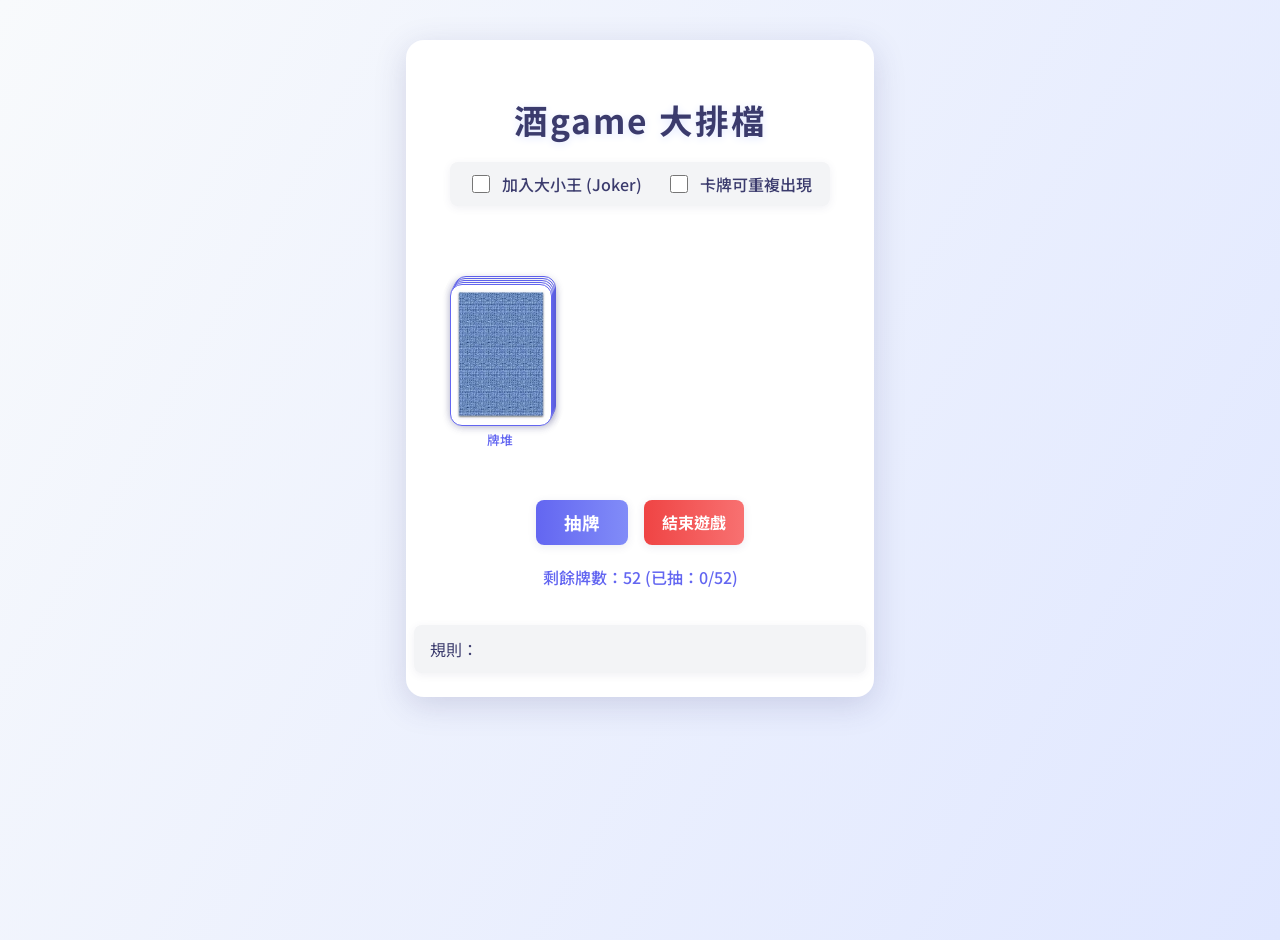
==== index.html @ 6b57e729 "animation added" ====
<!DOCTYPE html>
<html lang="zh-HK">
<head>
    <meta charset="UTF-8">
    <meta name="viewport" content="width=device-width, initial-scale=1.0">
    <title>Online drinkinggame poker</title>
    <link rel="stylesheet" href="styles.css">
    <link href="https://fonts.googleapis.com/css2?family=Noto+Sans+TC:wght@700&display=swap" rel="stylesheet">
</head>
<body>
    <div class="container">
        <h1>酒game 大排檔</h1>
        <div class="game-area">
            <div class="info-area">
                <!-- 遊戲設定區 -->
                <div class="settings-area">
                    <label class="setting-label">
                        <input type="checkbox" id="joker-setting"> 加入大小王 (Joker)
                    </label>
                    <label class="setting-label">
                        <input type="checkbox" id="repeat-setting"> 卡牌可重複出現
                    </label>
                </div>
                <div class="card-area">
                    <!-- 牌堆區域 -->
                    <div class="deck-container">
                        <div class="deck" id="deck">
                            <!-- 牌堆疊放效果 -->
                            <div class="deck-card deck-card-1"></div>
                            <div class="deck-card deck-card-2"></div>
                            <div class="deck-card deck-card-3"></div>
                            <div class="deck-card deck-card-4"></div>
                            <div class="deck-card deck-card-5"></div>
                        </div>
                        <div class="deck-indicator">牌堆</div>
                    </div>
                    <!-- 抽出的牌 -->
                    <div class="card flipped" id="card" data-loaded="false">
                        <div class="front"></div>
                        <div class="back"><img src="pokers image/Poker Back.jpeg" alt="Poker Back"></div>
                    </div>
                </div>
                <div class="button-area">
                    <button id="draw-button">抽牌</button>
                    <button id="end-button">結束遊戲</button>
                </div>
                <div id="remaining">剩餘牌數：52 (已抽：0/52)</div>
            </div>
        </div>
        <div id="rule-display" class="rule-display">規則：</div>
    </div>
    <script src="poker_game.js"></script>
</body>
</html>
---- styles.css ----
body {
    margin: 0;
    padding: 0;
    font-family: 'Noto Sans TC', 'sans-serif';
    background: linear-gradient(120deg, #f8fafc 0%, #e0e7ff 100%);
    min-height: 100vh;
}
 .container {
    max-width: 420px;
    margin: 40px auto;
    background: #fff;
    border-radius: 18px;
    box-shadow: 0 8px 32px rgba(60, 60, 120, 0.18);
    padding: 32px 24px 24px 24px;
    display: flex;
    flex-direction: column;
    align-items: center;
}

h1 {
    font-size: 2.1rem;
    color: #3b3b6d;
    margin-bottom: 18px;
    letter-spacing: 2px;
    text-shadow: 0 2px 8px #e0e7ff;
}
 .game-area {
    display: flex;
    flex-direction: column;
    gap: 16px;
    margin-bottom: 18px;
    justify-content: center;
    align-items: center;
}
.card-area {
    display: flex;
    align-items: center;
    justify-content: center;
    gap: 80px;
    position: relative;
    width: 100%;
    height: 200px;
    margin: 20px 0;
}

/* 牌堆樣式 */
.deck-container {
    position: relative;
    width: 100px;
    height: 140px;
}

.deck-indicator {
    position: absolute;
    bottom: -25px;
    left: 50%;
    transform: translateX(-50%);
    font-size: 0.8rem;
    color: #6366f1;
    font-weight: 500;
    text-align: center;
}

.deck {
    position: relative;
    width: 100px;
    height: 140px;
    transition: transform 0.3s ease;
}

.deck-card {
    position: absolute;
    width: 100px;
    height: 140px;
    background-image: url('pokers image/Poker Back.jpeg');
    background-size: 90px 130px;
    background-position: center;
    background-repeat: no-repeat;
    background-color: #fff;
    border-radius: 12px;
    border: 1px solid #6366f1;
    box-shadow: 0 2px 8px rgba(60, 60, 120, 0.15);
    transition: all 0.3s ease;
}

.deck-card-1 { top: 0px; left: 0px; z-index: 5; }
.deck-card-2 { top: -2px; left: 1px; z-index: 4; }
.deck-card-3 { top: -4px; left: 2px; z-index: 3; }
.deck-card-4 { top: -6px; left: 3px; z-index: 2; }
.deck-card-5 { top: -8px; left: 4px; z-index: 1; }

/* 牌堆洗牌動畫 */
.deck.shuffling {
    animation: deckPulse 0.85s ease-in-out;
}

.deck.shuffling .deck-card-1 {
    animation: shuffle1 0.8s ease-in-out;
}
.deck.shuffling .deck-card-2 {
    animation: shuffle2 0.75s ease-in-out;
}
.deck.shuffling .deck-card-3 {
    animation: shuffle3 0.85s ease-in-out;
}
.deck.shuffling .deck-card-4 {
    animation: shuffle4 0.7s ease-in-out;
}
.deck.shuffling .deck-card-5 {
    animation: shuffle5 0.8s ease-in-out;
}

@keyframes deckPulse {
    0%, 100% { transform: scale(1); }
    50% { transform: scale(1.02); }
}

@keyframes shuffle1 {
    0%, 100% { transform: translateY(0) rotate(0deg); }
    25% { transform: translateY(-12px) rotate(4deg); }
    50% { transform: translateY(-8px) rotate(-3deg); }
    75% { transform: translateY(-15px) rotate(5deg); }
}

@keyframes shuffle2 {
    0%, 100% { transform: translateY(0) rotate(0deg); }
    20% { transform: translateY(-10px) rotate(-4deg); }
    60% { transform: translateY(-12px) rotate(3deg); }
    80% { transform: translateY(-7px) rotate(-2deg); }
}

@keyframes shuffle3 {
    0%, 100% { transform: translateY(0) rotate(0deg); }
    30% { transform: translateY(-11px) rotate(3deg); }
    70% { transform: translateY(-6px) rotate(-4deg); }
}

@keyframes shuffle4 {
    0%, 100% { transform: translateY(0) rotate(0deg); }
    40% { transform: translateY(-9px) rotate(-3deg); }
    80% { transform: translateY(-13px) rotate(4deg); }
}

@keyframes shuffle5 {
    0%, 100% { transform: translateY(0) rotate(0deg); }
    35% { transform: translateY(-8px) rotate(2deg); }
    65% { transform: translateY(-10px) rotate(-3deg); }
}

/* 抽牌動畫 */
.deck-card.drawing {
    animation: drawCard 0.8s cubic-bezier(0.34, 1.56, 0.64, 1) forwards;
    z-index: 10 !important;
    box-shadow: 0 8px 25px rgba(60, 60, 120, 0.3) !important;
}

@keyframes drawCard {
    0% {
        transform: translateY(0) translateX(0) rotate(0deg) scale(1);
        opacity: 1;
        box-shadow: 0 4px 16px rgba(60, 60, 120, 0.15);
    }
    15% {
        transform: translateY(-8px) translateX(3px) rotate(1deg) scale(1.01);
        opacity: 1;
        box-shadow: 0 5px 18px rgba(60, 60, 120, 0.18);
    }
    35% {
        transform: translateY(-25px) translateX(15px) rotate(4deg) scale(1.04);
        opacity: 0.95;
        box-shadow: 0 7px 22px rgba(60, 60, 120, 0.22);
    }
    60% {
        transform: translateY(-45px) translateX(35px) rotate(8deg) scale(1.07);
        opacity: 0.8;
        box-shadow: 0 10px 28px rgba(60, 60, 120, 0.28);
    }
    100% {
        transform: translateY(-65px) translateX(55px) rotate(12deg) scale(1.1);
        opacity: 0;
        box-shadow: 0 12px 32px rgba(60, 60, 120, 0.32);
    }
}

/* 牌堆高度動態調整 */
.deck.reduced .deck-card-1 { top: 1px; }
.deck.reduced .deck-card-2 { top: -1px; }
.deck.reduced .deck-card-3 { top: -3px; }
.deck.reduced .deck-card-4 { top: -5px; }
.deck.reduced .deck-card-5 { top: -7px; }

/* 牌堆逐漸減少效果 - 剩餘4張牌時 */
.deck.cards-4 .deck-card-5 {
    opacity: 0;
    transform: scale(0.8);
    transition: opacity 0.5s ease, transform 0.5s ease;
}

/* 牌堆逐漸減少效果 - 剩餘3張牌時 */
.deck.cards-3 .deck-card-4,
.deck.cards-3 .deck-card-5 {
    opacity: 0;
    transform: scale(0.8);
    transition: opacity 0.5s ease, transform 0.5s ease;
}
.deck.cards-3 .deck-card-1 { top: 2px; }
.deck.cards-3 .deck-card-2 { top: 0px; }
.deck.cards-3 .deck-card-3 { top: -2px; }

/* 牌堆逐漸減少效果 - 剩餘2張牌時 */
.deck.cards-2 .deck-card-3,
.deck.cards-2 .deck-card-4,
.deck.cards-2 .deck-card-5 {
    opacity: 0;
    transform: scale(0.8);
    transition: opacity 0.5s ease, transform 0.5s ease;
}
.deck.cards-2 .deck-card-1 { top: 3px; }
.deck.cards-2 .deck-card-2 { top: 1px; }

/* 牌堆逐漸減少效果 - 剩餘1張牌時 */
.deck.cards-1 .deck-card-2,
.deck.cards-1 .deck-card-3,
.deck.cards-1 .deck-card-4,
.deck.cards-1 .deck-card-5 {
    opacity: 0;
    transform: scale(0.8);
    transition: opacity 0.5s ease, transform 0.5s ease;
}
.deck.cards-1 .deck-card-1 { top: 4px; }

/* 牌堆空了 - 0張牌時 */
.deck.cards-0 .deck-card-1,
.deck.cards-0 .deck-card-2,
.deck.cards-0 .deck-card-3,
.deck.cards-0 .deck-card-4,
.deck.cards-0 .deck-card-5 {
    opacity: 0;
    transform: scale(0.6);
    transition: opacity 0.8s ease, transform 0.8s ease;
}
#draw-button {
    padding: 10px 28px;
    font-size: 1.1rem;
    background: linear-gradient(90deg, #6366f1 0%, #818cf8 100%);
    color: #fff;
    border: none;
    border-radius: 8px;
    box-shadow: 0 2px 8px rgba(60, 60, 120, 0.10);
    cursor: pointer;
    transition: background 0.2s, box-shadow 0.2s;
    font-family: inherit;
    font-weight: 700;
}
#draw-button:hover {
    background: linear-gradient(90deg, #818cf8 0%, #6366f1 100%);
    box-shadow: 0 4px 16px rgba(60, 60, 120, 0.18);
}
.info-area {
    display: flex;
    flex-direction: column;
    gap: 18px;
    align-items: center;
    justify-content: center;
}
.settings-area {
    display: flex;
    gap: 24px;
    justify-content: center;
    align-items: center;
    margin-bottom: 10px;
    background: #f3f4f6;
    border-radius: 8px;
    padding: 10px 18px;
    box-shadow: 0 2px 8px rgba(60,60,120,0.08);
}
.setting-label {
    font-size: 1rem;
    color: #3b3b6d;
    font-weight: 500;
    display: flex;
    align-items: center;
    gap: 6px;
}
.setting-label input[type="checkbox"] {
    accent-color: #6366f1;
    width: 18px;
    height: 18px;
    margin-right: 6px;
}
.button-area {
    display: flex;
    gap: 16px;
    justify-content: center;
    margin-top: 8px;
}
#end-button {
    background: linear-gradient(90deg, #ef4444 0%, #f87171 100%);
    color: #fff;
    border: none;
    border-radius: 8px;
    padding: 10px 18px;
    font-size: 1rem;
    font-family: inherit;
    font-weight: 700;
    box-shadow: 0 2px 8px rgba(60,60,120,0.10);
    cursor: pointer;
    transition: background 0.2s, box-shadow 0.2s;
}
#end-button:hover {
    background: linear-gradient(90deg, #f87171 0%, #ef4444 100%);
    box-shadow: 0 4px 16px rgba(239,68,68,0.18);
}
.card {
    width: 100px;
    height: 140px;
    perspective: 1000px;
    border-radius: 12px;
    box-shadow: 0 4px 16px rgba(60, 60, 120, 0.12);
    background: transparent;
    position: relative;
    overflow: visible;
    transition: box-shadow 0.3s, opacity 0.5s, transform 0.5s;
    margin: 0 auto;
    opacity: 0;
    transform: scale(0.8) translateY(10px);
}

.card.visible {
    opacity: 1;
    transform: scale(1) translateY(0);
}

.card.newly-drawn {
    animation: cardAppear 0.8s cubic-bezier(0.34, 1.56, 0.64, 1) forwards;
}

@keyframes cardAppear {
    0% {
        opacity: 0;
        transform: scale(0.6) translateY(30px) rotateY(-90deg);
    }
    50% {
        opacity: 0.7;
        transform: scale(1.05) translateY(-5px) rotateY(-45deg);
    }
    100% {
        opacity: 1;
        transform: scale(1) translateY(0) rotateY(0deg);
    }
}

.card:hover {
    box-shadow: 0 8px 32px rgba(60, 60, 120, 0.22);
    transform: scale(1.02) translateY(-2px);
}
.front, .back {
    position: absolute;
    width: 100%;
    height: 100%;
    display: flex;
    flex-direction: column;
    align-items: center;
    justify-content: center;
    font-size: 1.6rem;
    border-radius: 12px;
    backface-visibility: hidden;
    transition: transform 0.8s cubic-bezier(0.175, 0.885, 0.32, 1.275);
    border: 2px solid #6366f1;
    box-shadow: 0 4px 16px rgba(60, 60, 120, 0.15);
}

.front {
    background: linear-gradient(135deg, #ffffff 0%, #f8fafc 100%);
    color: #3b3b6d;
    font-weight: bold;
    transform: rotateY(0deg);
    z-index: 2;
}

.back {
    background: none;
    color: #fff;
    font-size: 1.2rem;
    letter-spacing: 2px;
    display: flex;
    align-items: center;
    justify-content: center;
    transform: rotateY(-180deg);
    padding: 0;
    z-index: 1;
}

.back img {
    width: 90px;
    height: 130px;
    object-fit: contain;
    border-radius: 10px;
    box-shadow: 0 2px 8px rgba(60,60,120,0.12);
}

/* 翻牌效果 - 適用於所有卡片 */
.card.flipped .front {
    transform: rotateY(180deg);
}

.card.flipped .back {
    transform: rotateY(0deg);
}

/* 翻牌動畫加強效果 */
.card.flipping {
    animation: cardFlip 0.8s ease-in-out;
}

@keyframes cardFlip {
    0% {
        transform: scale(1) rotateY(0deg);
    }
    25% {
        transform: scale(1.05) rotateY(-45deg);
        box-shadow: 0 8px 25px rgba(60, 60, 120, 0.25);
    }
    50% {
        transform: scale(1.1) rotateY(-90deg);
        box-shadow: 0 12px 35px rgba(60, 60, 120, 0.35);
    }
    75% {
        transform: scale(1.05) rotateY(-135deg);
        box-shadow: 0 8px 25px rgba(60, 60, 120, 0.25);
    }
    100% {
        transform: scale(1) rotateY(-180deg);
    }
}
#remaining {
    font-size: 1rem;
    color: #6366f1;
    font-weight: 500;
    margin-top: 2px;
}
.rule-display {
    margin-top: 18px;
    padding: 12px 16px;
    background: #f3f4f6;
    border-radius: 8px;
    color: #3b3b6d;
    font-size: 1rem;
    box-shadow: 0 2px 8px rgba(60, 60, 120, 0.08);
    width: 100%;
    text-align: left;
}
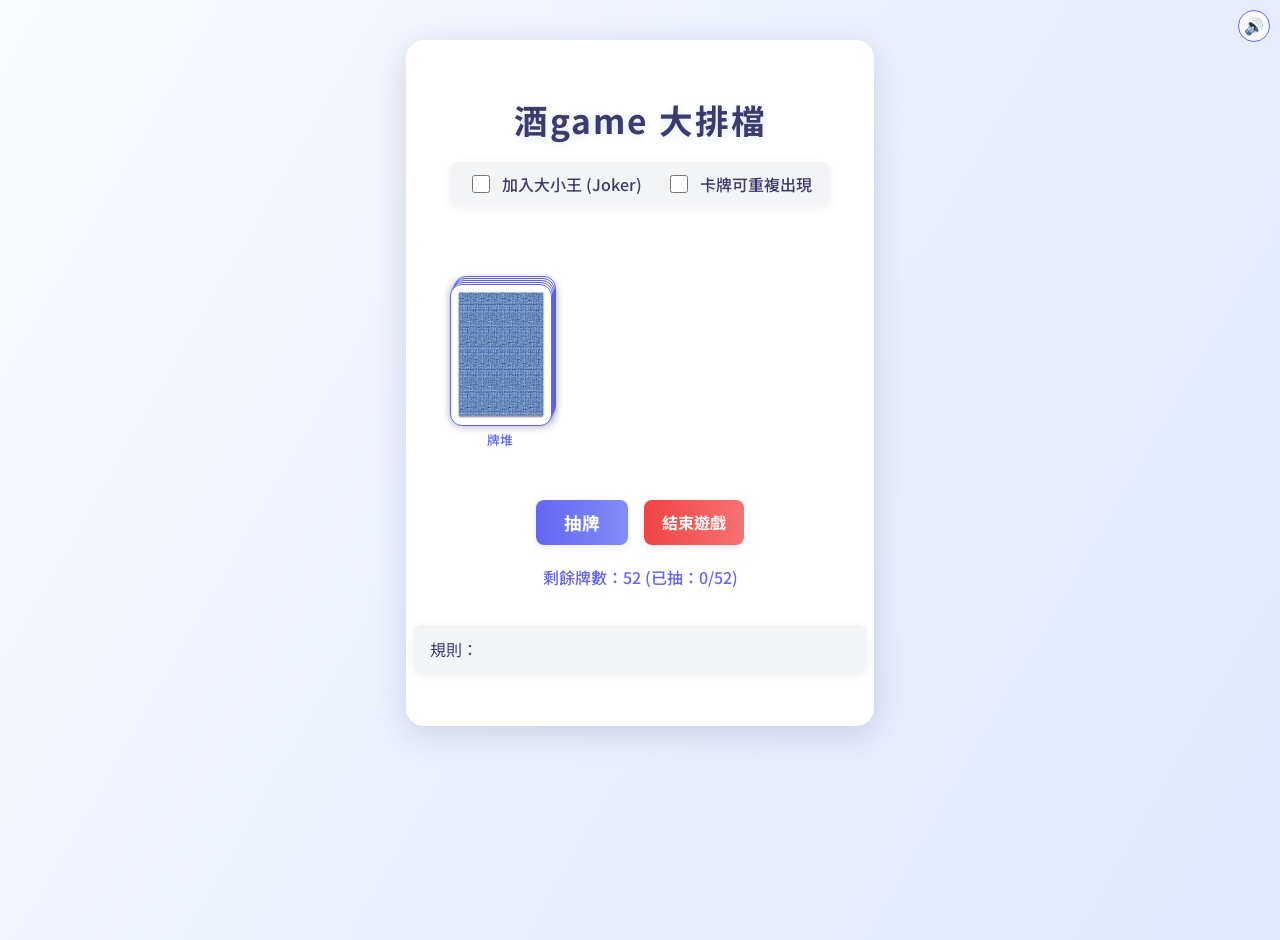
==== commit 668fd47c: "sounds added" ====
--- a/index.html
+++ b/index.html
@@ -4,6 +4,12 @@
     <meta charset="UTF-8">
     <meta name="viewport" content="width=device-width, initial-scale=1.0">
     <title>Online drinkinggame poker</title>
+    <!-- Preload critical assets -->
+    <link rel="preload" href="pokers image/Poker Back.jpeg" as="image">
+    <link rel="preload" href="sounds/draw.mp3" as="audio">
+    <link rel="preload" href="sounds/start.mp3" as="audio">
+    <link rel="preconnect" href="https://fonts.googleapis.com">
+    <link rel="preconnect" href="https://fonts.gstatic.com" crossorigin>
     <link rel="stylesheet" href="styles.css">
     <link href="https://fonts.googleapis.com/css2?family=Noto+Sans+TC:wght@700&display=swap" rel="stylesheet">
 </head>
@@ -37,7 +43,7 @@
                     <!-- 抽出的牌 -->
                     <div class="card flipped" id="card" data-loaded="false">
                         <div class="front"></div>
-                        <div class="back"><img src="pokers image/Poker Back.jpeg" alt="Poker Back"></div>
+                        <div class="back"><img src="pokers image/Poker Back.jpeg" alt="Poker Back" fetchpriority="high"></div>
                     </div>
                 </div>
                 <div class="button-area">
@@ -48,7 +54,8 @@
             </div>
         </div>
         <div id="rule-display" class="rule-display">規則：</div>
+        <div class="sound-hint">提示：點擊右上角按鈕可開關音效</div>
     </div>
-    <script src="poker_game.js"></script>
+    <script src="poker_game.js" defer></script>
 </body>
 </html>
--- a/styles.css
+++ b/styles.css
@@ -4,6 +4,9 @@
     font-family: 'Noto Sans TC', 'sans-serif';
     background: linear-gradient(120deg, #f8fafc 0%, #e0e7ff 100%);
     min-height: 100vh;
+    /* Improve text rendering */
+    text-rendering: optimizeSpeed;
+    -webkit-font-smoothing: antialiased;
 }
  .container {
     max-width: 420px;
@@ -92,22 +95,28 @@
 /* 牌堆洗牌動畫 */
 .deck.shuffling {
     animation: deckPulse 0.85s ease-in-out;
+    will-change: transform;
 }
 
 .deck.shuffling .deck-card-1 {
     animation: shuffle1 0.8s ease-in-out;
+    will-change: transform;
 }
 .deck.shuffling .deck-card-2 {
     animation: shuffle2 0.75s ease-in-out;
+    will-change: transform;
 }
 .deck.shuffling .deck-card-3 {
     animation: shuffle3 0.85s ease-in-out;
+    will-change: transform;
 }
 .deck.shuffling .deck-card-4 {
     animation: shuffle4 0.7s ease-in-out;
+    will-change: transform;
 }
 .deck.shuffling .deck-card-5 {
     animation: shuffle5 0.8s ease-in-out;
+    will-change: transform;
 }
 
 @keyframes deckPulse {
@@ -324,6 +333,7 @@
     margin: 0 auto;
     opacity: 0;
     transform: scale(0.8) translateY(10px);
+    will-change: transform, opacity;
 }
 
 .card.visible {
@@ -368,6 +378,7 @@
     transition: transform 0.8s cubic-bezier(0.175, 0.885, 0.32, 1.275);
     border: 2px solid #6366f1;
     box-shadow: 0 4px 16px rgba(60, 60, 120, 0.15);
+    will-change: transform;
 }
 
 .front {
@@ -449,4 +460,38 @@
     box-shadow: 0 2px 8px rgba(60, 60, 120, 0.08);
     width: 100%;
     text-align: left;
+}
+
+/* 音效控制按鈕樣式 */
+.sound-button {
+    transition: all 0.3s ease;
+    display: flex;
+    align-items: center;
+    justify-content: center;
+    outline: none;
+}
+
+.sound-button:hover {
+    background: rgba(255, 255, 255, 0.9) !important;
+    transform: scale(1.1);
+    box-shadow: 0 2px 8px rgba(60, 60, 120, 0.15);
+}
+
+.sound-button:active {
+    transform: scale(0.95);
+}
+
+.sound-hint {
+    font-size: 0.8rem;
+    color: #6366f1;
+    opacity: 0.8;
+    text-align: center;
+    margin-top: 10px;
+    animation: fadeOut 5s forwards;
+    animation-delay: 3s;
+}
+
+@keyframes fadeOut {
+    from { opacity: 0.8; }
+    to { opacity: 0; }
 }
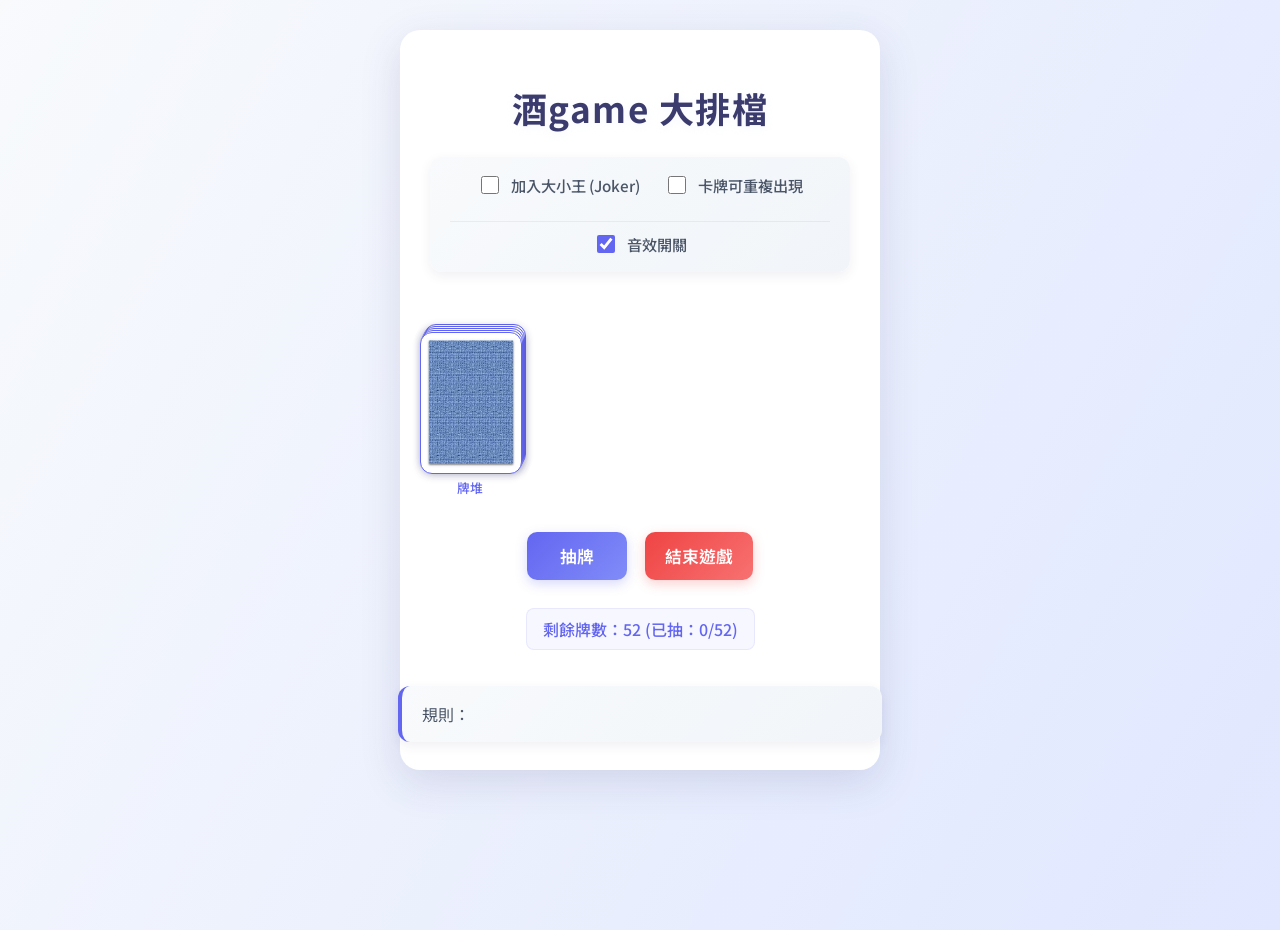
==== commit 200a0c64: "6 Aug 22:11" ====
--- a/index.html
+++ b/index.html
@@ -6,8 +6,6 @@
     <title>Online drinkinggame poker</title>
     <!-- Preload critical assets -->
     <link rel="preload" href="pokers image/Poker Back.jpeg" as="image">
-    <link rel="preload" href="sounds/draw.mp3" as="audio">
-    <link rel="preload" href="sounds/start.mp3" as="audio">
     <link rel="preconnect" href="https://fonts.googleapis.com">
     <link rel="preconnect" href="https://fonts.gstatic.com" crossorigin>
     <link rel="stylesheet" href="styles.css">
@@ -25,6 +23,9 @@
                     </label>
                     <label class="setting-label">
                         <input type="checkbox" id="repeat-setting"> 卡牌可重複出現
+                    </label>
+                    <label class="setting-label sound-label">
+                        <input type="checkbox" id="sound-toggle" checked> 音效開關
                     </label>
                 </div>
                 <div class="card-area">
@@ -54,7 +55,6 @@
             </div>
         </div>
         <div id="rule-display" class="rule-display">規則：</div>
-        <div class="sound-hint">提示：點擊右上角按鈕可開關音效</div>
     </div>
     <script src="poker_game.js" defer></script>
 </body>
--- a/styles.css
+++ b/styles.css
@@ -9,41 +9,167 @@
     -webkit-font-smoothing: antialiased;
 }
  .container {
-    max-width: 420px;
-    margin: 40px auto;
+    max-width: 440px;
+    margin: 30px auto;
     background: #fff;
-    border-radius: 18px;
-    box-shadow: 0 8px 32px rgba(60, 60, 120, 0.18);
-    padding: 32px 24px 24px 24px;
+    border-radius: 20px;
+    box-shadow: 0 12px 40px rgba(60, 60, 120, 0.15);
+    padding: 28px 20px;
     display: flex;
     flex-direction: column;
     align-items: center;
 }
 
 h1 {
-    font-size: 2.1rem;
+    font-size: 2.2rem;
     color: #3b3b6d;
-    margin-bottom: 18px;
-    letter-spacing: 2px;
-    text-shadow: 0 2px 8px #e0e7ff;
+    margin-bottom: 24px;
+    letter-spacing: 1.5px;
+    text-shadow: 0 2px 8px rgba(224, 231, 255, 0.3);
 }
  .game-area {
     display: flex;
     flex-direction: column;
-    gap: 16px;
-    margin-bottom: 18px;
-    justify-content: center;
-    align-items: center;
-}
+    gap: 20px;
+    margin-bottom: 16px;
+    justify-content: center;
+    align-items: center;
+    width: 100%;
+}
+
+.info-area {
+    display: flex;
+    flex-direction: column;
+    gap: 20px;
+    align-items: center;
+    justify-content: center;
+    width: 100%;
+}
+
+.settings-area {
+    display: flex;
+    flex-wrap: wrap;
+    gap: 18px 24px;
+    justify-content: center;
+    align-items: center;
+    margin-bottom: 4px;
+    background: linear-gradient(135deg, #f8fafc 0%, #f1f5f9 100%);
+    border-radius: 12px;
+    padding: 16px 20px;
+    box-shadow: 0 4px 12px rgba(60, 60, 120, 0.08);
+    width: 100%;
+    max-width: 380px;
+}
+
+.setting-label {
+    font-size: 0.95rem;
+    color: #4a5568;
+    font-weight: 500;
+    display: flex;
+    align-items: center;
+    gap: 8px;
+    white-space: nowrap;
+}
+
+.setting-label input[type="checkbox"] {
+    accent-color: #6366f1;
+    width: 18px;
+    height: 18px;
+    margin-right: 4px;
+}
+
+.setting-label.sound-label {
+    flex-basis: 100%;
+    justify-content: center;
+    margin-top: 6px;
+    padding-top: 10px;
+    border-top: 1px solid rgba(99, 102, 241, 0.1);
+}
+
 .card-area {
     display: flex;
     align-items: center;
     justify-content: center;
-    gap: 80px;
+    gap: 70px;
     position: relative;
     width: 100%;
-    height: 200px;
-    margin: 20px 0;
+    height: 180px;
+    margin: 16px 0;
+}
+
+.button-area {
+    display: flex;
+    gap: 18px;
+    justify-content: center;
+    margin-top: 4px;
+}
+
+#draw-button {
+    padding: 12px 32px;
+    font-size: 1.05rem;
+    background: linear-gradient(135deg, #6366f1 0%, #818cf8 100%);
+    color: #fff;
+    border: none;
+    border-radius: 10px;
+    box-shadow: 0 4px 12px rgba(99, 102, 241, 0.25);
+    cursor: pointer;
+    transition: all 0.2s ease;
+    font-family: inherit;
+    font-weight: 600;
+    min-width: 100px;
+}
+
+#draw-button:hover {
+    background: linear-gradient(135deg, #818cf8 0%, #6366f1 100%);
+    box-shadow: 0 6px 20px rgba(99, 102, 241, 0.35);
+    transform: translateY(-1px);
+}
+
+#end-button {
+    background: linear-gradient(135deg, #ef4444 0%, #f87171 100%);
+    color: #fff;
+    border: none;
+    border-radius: 10px;
+    padding: 12px 20px;
+    font-size: 1.05rem;
+    font-family: inherit;
+    font-weight: 600;
+    box-shadow: 0 4px 12px rgba(239, 68, 68, 0.25);
+    cursor: pointer;
+    transition: all 0.2s ease;
+    min-width: 100px;
+}
+
+#end-button:hover {
+    background: linear-gradient(135deg, #f87171 0%, #ef4444 100%);
+    box-shadow: 0 6px 20px rgba(239, 68, 68, 0.35);
+    transform: translateY(-1px);
+}
+
+#remaining {
+    font-size: 1rem;
+    color: #6366f1;
+    font-weight: 500;
+    margin-top: 8px;
+    text-align: center;
+    background: rgba(99, 102, 241, 0.05);
+    padding: 8px 16px;
+    border-radius: 8px;
+    border: 1px solid rgba(99, 102, 241, 0.1);
+}
+
+.rule-display {
+    margin-top: 20px;
+    padding: 16px 20px;
+    background: linear-gradient(135deg, #f8fafc 0%, #f1f5f9 100%);
+    border-radius: 12px;
+    color: #4a5568;
+    font-size: 1rem;
+    line-height: 1.5;
+    box-shadow: 0 4px 12px rgba(60, 60, 120, 0.08);
+    width: 100%;
+    text-align: left;
+    border-left: 4px solid #6366f1;
 }
 
 /* 牌堆樣式 */
@@ -247,78 +373,6 @@
     opacity: 0;
     transform: scale(0.6);
     transition: opacity 0.8s ease, transform 0.8s ease;
-}
-#draw-button {
-    padding: 10px 28px;
-    font-size: 1.1rem;
-    background: linear-gradient(90deg, #6366f1 0%, #818cf8 100%);
-    color: #fff;
-    border: none;
-    border-radius: 8px;
-    box-shadow: 0 2px 8px rgba(60, 60, 120, 0.10);
-    cursor: pointer;
-    transition: background 0.2s, box-shadow 0.2s;
-    font-family: inherit;
-    font-weight: 700;
-}
-#draw-button:hover {
-    background: linear-gradient(90deg, #818cf8 0%, #6366f1 100%);
-    box-shadow: 0 4px 16px rgba(60, 60, 120, 0.18);
-}
-.info-area {
-    display: flex;
-    flex-direction: column;
-    gap: 18px;
-    align-items: center;
-    justify-content: center;
-}
-.settings-area {
-    display: flex;
-    gap: 24px;
-    justify-content: center;
-    align-items: center;
-    margin-bottom: 10px;
-    background: #f3f4f6;
-    border-radius: 8px;
-    padding: 10px 18px;
-    box-shadow: 0 2px 8px rgba(60,60,120,0.08);
-}
-.setting-label {
-    font-size: 1rem;
-    color: #3b3b6d;
-    font-weight: 500;
-    display: flex;
-    align-items: center;
-    gap: 6px;
-}
-.setting-label input[type="checkbox"] {
-    accent-color: #6366f1;
-    width: 18px;
-    height: 18px;
-    margin-right: 6px;
-}
-.button-area {
-    display: flex;
-    gap: 16px;
-    justify-content: center;
-    margin-top: 8px;
-}
-#end-button {
-    background: linear-gradient(90deg, #ef4444 0%, #f87171 100%);
-    color: #fff;
-    border: none;
-    border-radius: 8px;
-    padding: 10px 18px;
-    font-size: 1rem;
-    font-family: inherit;
-    font-weight: 700;
-    box-shadow: 0 2px 8px rgba(60,60,120,0.10);
-    cursor: pointer;
-    transition: background 0.2s, box-shadow 0.2s;
-}
-#end-button:hover {
-    background: linear-gradient(90deg, #f87171 0%, #ef4444 100%);
-    box-shadow: 0 4px 16px rgba(239,68,68,0.18);
 }
 .card {
     width: 100px;
@@ -443,55 +497,4 @@
     100% {
         transform: scale(1) rotateY(-180deg);
     }
-}
-#remaining {
-    font-size: 1rem;
-    color: #6366f1;
-    font-weight: 500;
-    margin-top: 2px;
-}
-.rule-display {
-    margin-top: 18px;
-    padding: 12px 16px;
-    background: #f3f4f6;
-    border-radius: 8px;
-    color: #3b3b6d;
-    font-size: 1rem;
-    box-shadow: 0 2px 8px rgba(60, 60, 120, 0.08);
-    width: 100%;
-    text-align: left;
-}
-
-/* 音效控制按鈕樣式 */
-.sound-button {
-    transition: all 0.3s ease;
-    display: flex;
-    align-items: center;
-    justify-content: center;
-    outline: none;
-}
-
-.sound-button:hover {
-    background: rgba(255, 255, 255, 0.9) !important;
-    transform: scale(1.1);
-    box-shadow: 0 2px 8px rgba(60, 60, 120, 0.15);
-}
-
-.sound-button:active {
-    transform: scale(0.95);
-}
-
-.sound-hint {
-    font-size: 0.8rem;
-    color: #6366f1;
-    opacity: 0.8;
-    text-align: center;
-    margin-top: 10px;
-    animation: fadeOut 5s forwards;
-    animation-delay: 3s;
-}
-
-@keyframes fadeOut {
-    from { opacity: 0.8; }
-    to { opacity: 0; }
 }
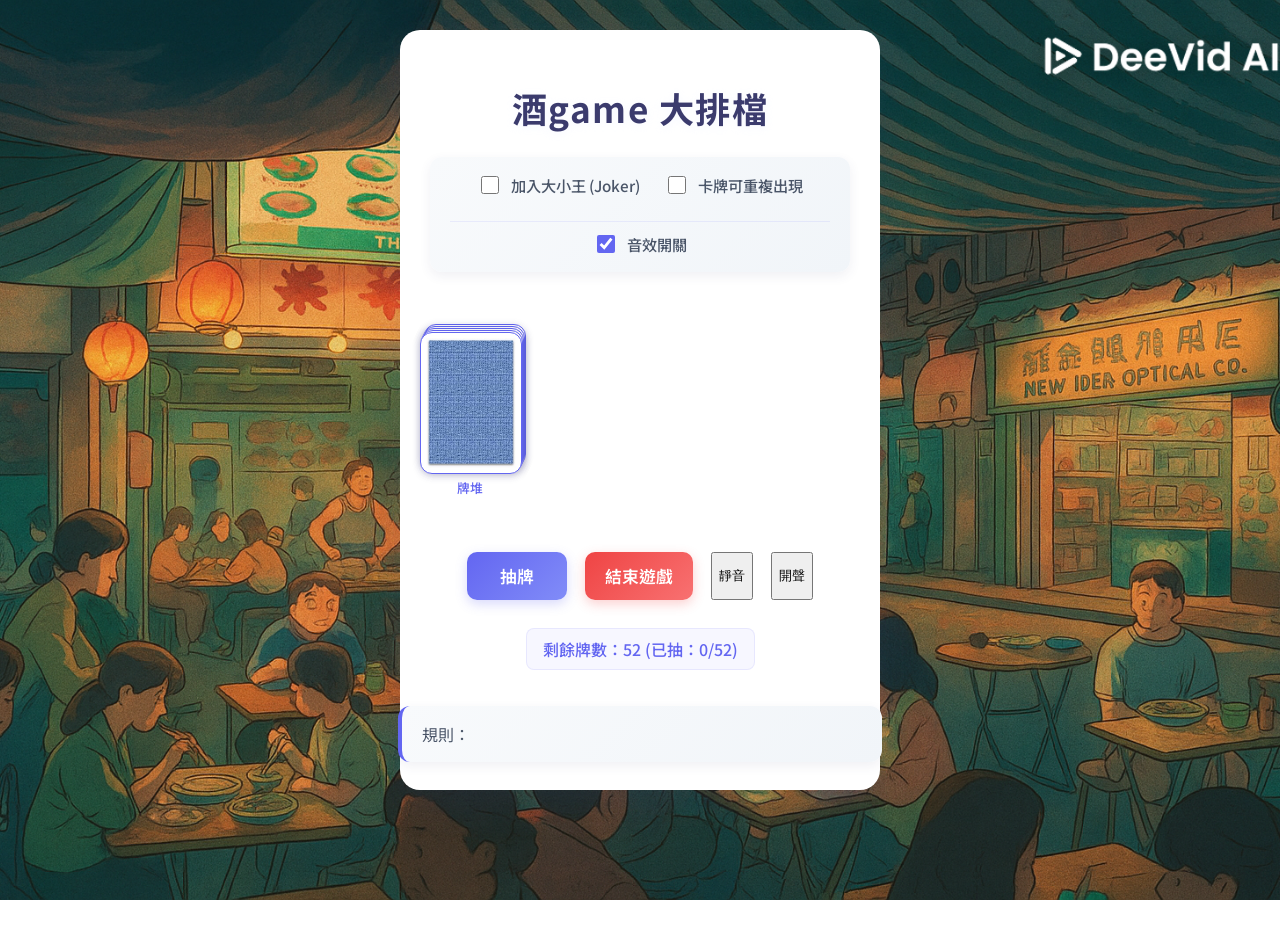
==== commit a3ac77e7: "Add bg image and update poker game logic, preload manager, styles, and HTML" ====
--- a/index.html
+++ b/index.html
@@ -47,9 +47,16 @@
                         <div class="back"><img src="pokers image/Poker Back.jpeg" alt="Poker Back" fetchpriority="high"></div>
                     </div>
                 </div>
+                <div class="audio">
+                     <audio id="start-audio" src="sounds/start-audio.mp3" preload="auto"></audio>
+                    <audio id="draw-audio" src="sounds/draw-audio.mp3" preload="auto"></audio>
+                    <audio id="bg-music" src="sounds/bg-music.mp3" autoplay loop preload="auto"></audio>
+                </div>
                 <div class="button-area">
                     <button id="draw-button">抽牌</button>
                     <button id="end-button">結束遊戲</button>
+                    <button onclick="document.getElementById('bg-music').muted = true">靜音</button>
+                    <button onclick="document.getElementById('bg-music').muted = false">開聲</button>
                 </div>
                 <div id="remaining">剩餘牌數：52 (已抽：0/52)</div>
             </div>
--- a/styles.css
+++ b/styles.css
@@ -7,6 +7,12 @@
     /* Improve text rendering */
     text-rendering: optimizeSpeed;
     -webkit-font-smoothing: antialiased;
+    background-image: url('bg.png');
+    background-size: cover;
+    background-position: center;
+    background-repeat: no-repeat;
+    background-attachment: fixed;
+
 }
  .container {
     max-width: 440px;
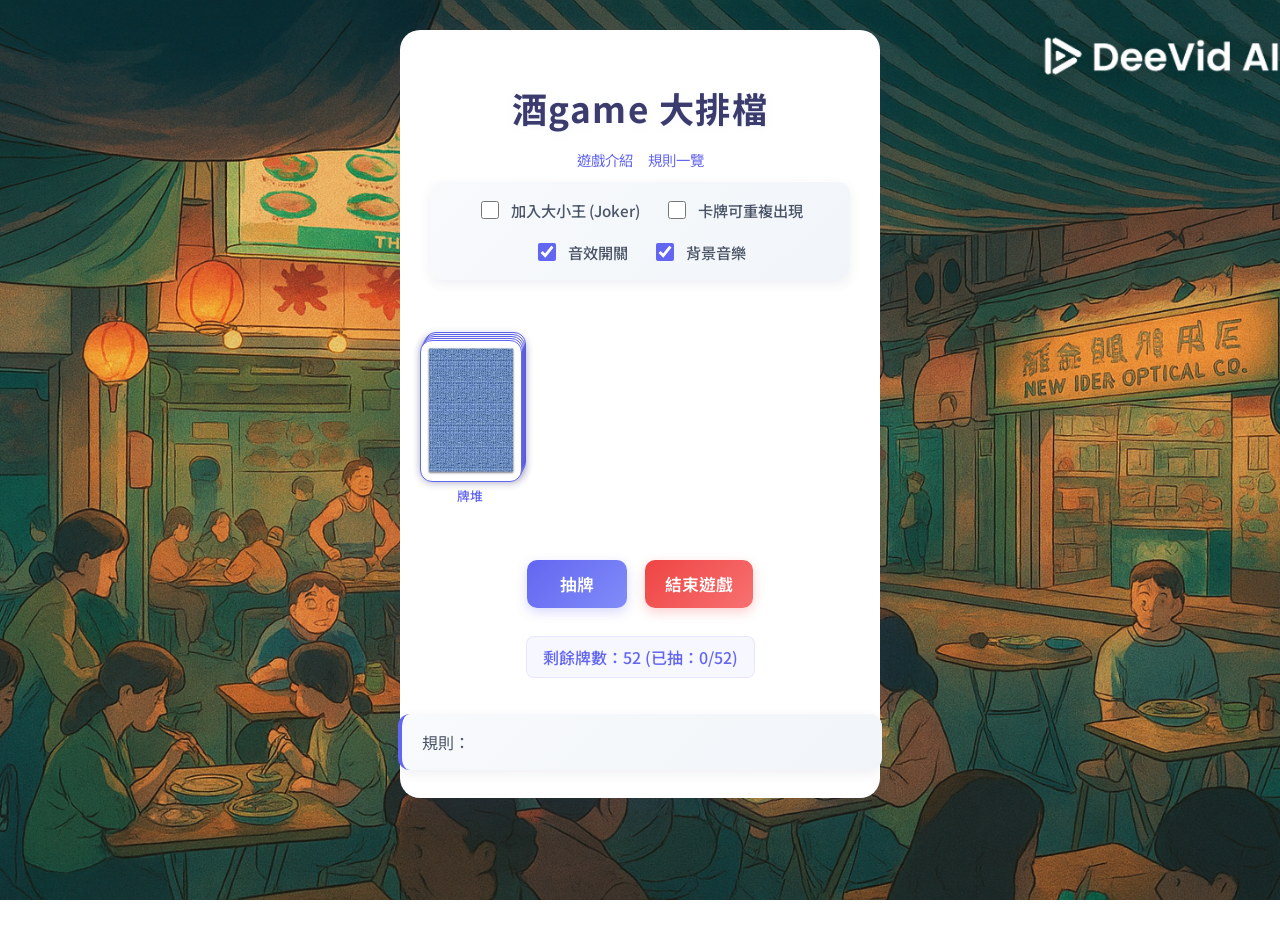
==== commit 564fd59b: "sitemap & bg-music updated" ====
--- a/index.html
+++ b/index.html
@@ -6,6 +6,7 @@
     <title>Online drinkinggame poker</title>
     <!-- Preload critical assets -->
     <link rel="preload" href="pokers image/Poker Back.jpeg" as="image">
+    <link rel="sitemap" type="application/xml" title="Sitemap" href="/sitemap.xml">
     <link rel="preconnect" href="https://fonts.googleapis.com">
     <link rel="preconnect" href="https://fonts.gstatic.com" crossorigin>
     <link rel="stylesheet" href="styles.css">
@@ -14,6 +15,10 @@
 <body>
     <div class="container">
         <h1>酒game 大排檔</h1>
+        <p style="margin-top:-8px;margin-bottom:12px;font-size:0.9rem;color:#4a5568">
+            <a href="intro.html" style="color:#6366f1;text-decoration:none;margin-right:12px">遊戲介紹</a>
+            <a href="rules.html" style="color:#6366f1;text-decoration:none">規則一覽</a>
+        </p>
         <div class="game-area">
             <div class="info-area">
                 <!-- 遊戲設定區 -->
@@ -26,6 +31,9 @@
                     </label>
                     <label class="setting-label sound-label">
                         <input type="checkbox" id="sound-toggle" checked> 音效開關
+                    </label>
+                    <label class="setting-label">
+                        <input type="checkbox" id="bgm-toggle" checked> 背景音樂
                     </label>
                 </div>
                 <div class="card-area">
@@ -55,8 +63,6 @@
                 <div class="button-area">
                     <button id="draw-button">抽牌</button>
                     <button id="end-button">結束遊戲</button>
-                    <button onclick="document.getElementById('bg-music').muted = true">靜音</button>
-                    <button onclick="document.getElementById('bg-music').muted = false">開聲</button>
                 </div>
                 <div id="remaining">剩餘牌數：52 (已抽：0/52)</div>
             </div>
--- a/styles.css
+++ b/styles.css
@@ -85,11 +85,12 @@
 }
 
 .setting-label.sound-label {
-    flex-basis: 100%;
-    justify-content: center;
-    margin-top: 6px;
-    padding-top: 10px;
-    border-top: 1px solid rgba(99, 102, 241, 0.1);
+    /* 放回與其他 checkbox 同一行 */
+    flex-basis: auto;
+    justify-content: flex-start;
+    margin-top: 0;
+    padding-top: 0;
+    border-top: none;
 }
 
 .card-area {
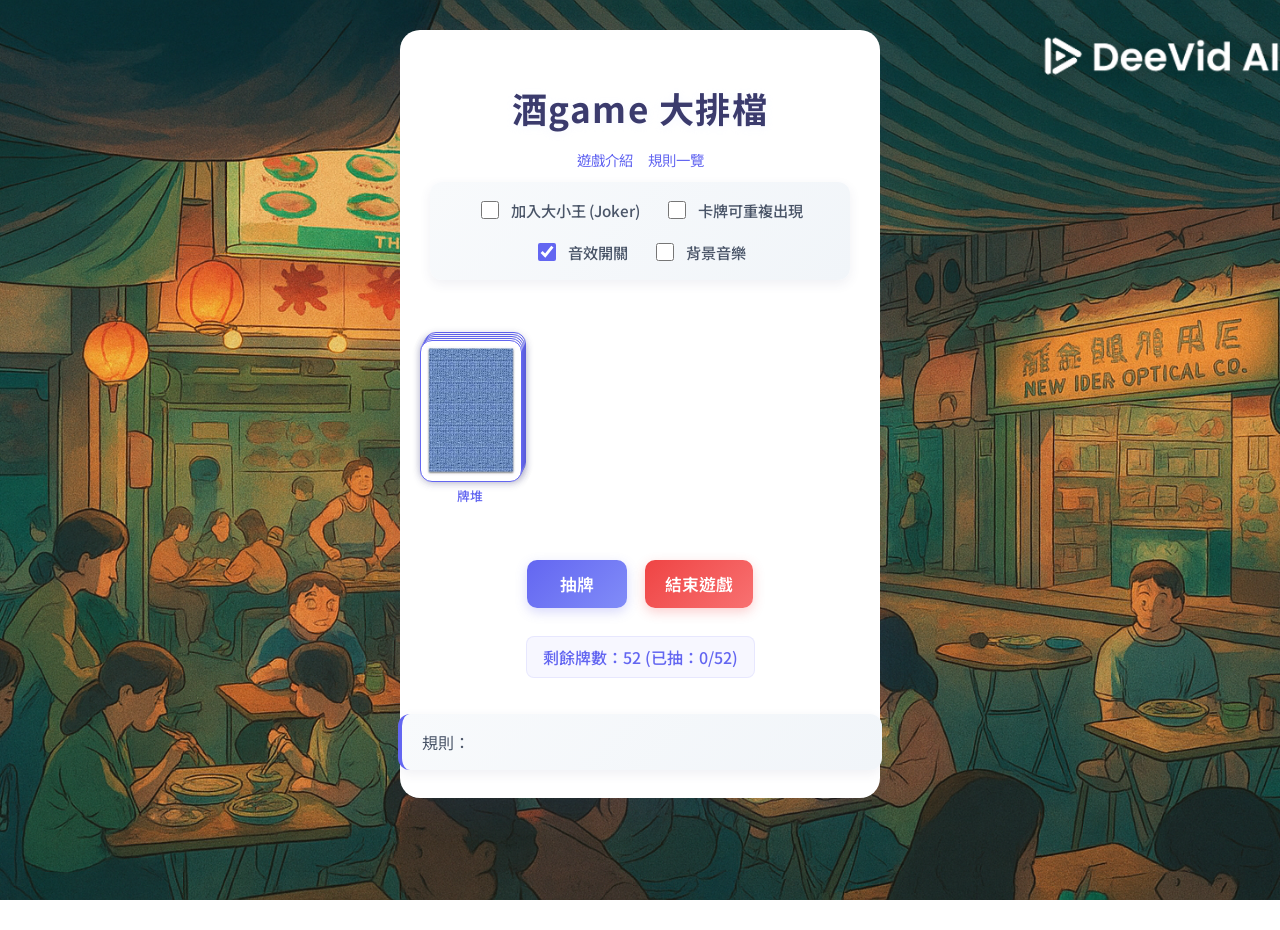
==== commit 67f4bfd5: "default music off & sitemap link updated" ====
--- a/index.html
+++ b/index.html
@@ -33,7 +33,7 @@
                         <input type="checkbox" id="sound-toggle" checked> 音效開關
                     </label>
                     <label class="setting-label">
-                        <input type="checkbox" id="bgm-toggle" checked> 背景音樂
+                        <input type="checkbox" id="bgm-toggle"> 背景音樂
                     </label>
                 </div>
                 <div class="card-area">
@@ -58,7 +58,7 @@
                 <div class="audio">
                      <audio id="start-audio" src="sounds/start-audio.mp3" preload="auto"></audio>
                     <audio id="draw-audio" src="sounds/draw-audio.mp3" preload="auto"></audio>
-                    <audio id="bg-music" src="sounds/bg-music.mp3" autoplay loop preload="auto"></audio>
+                    <audio id="bg-music" src="sounds/bg-music.mp3" loop preload="auto"></audio>
                 </div>
                 <div class="button-area">
                     <button id="draw-button">抽牌</button>
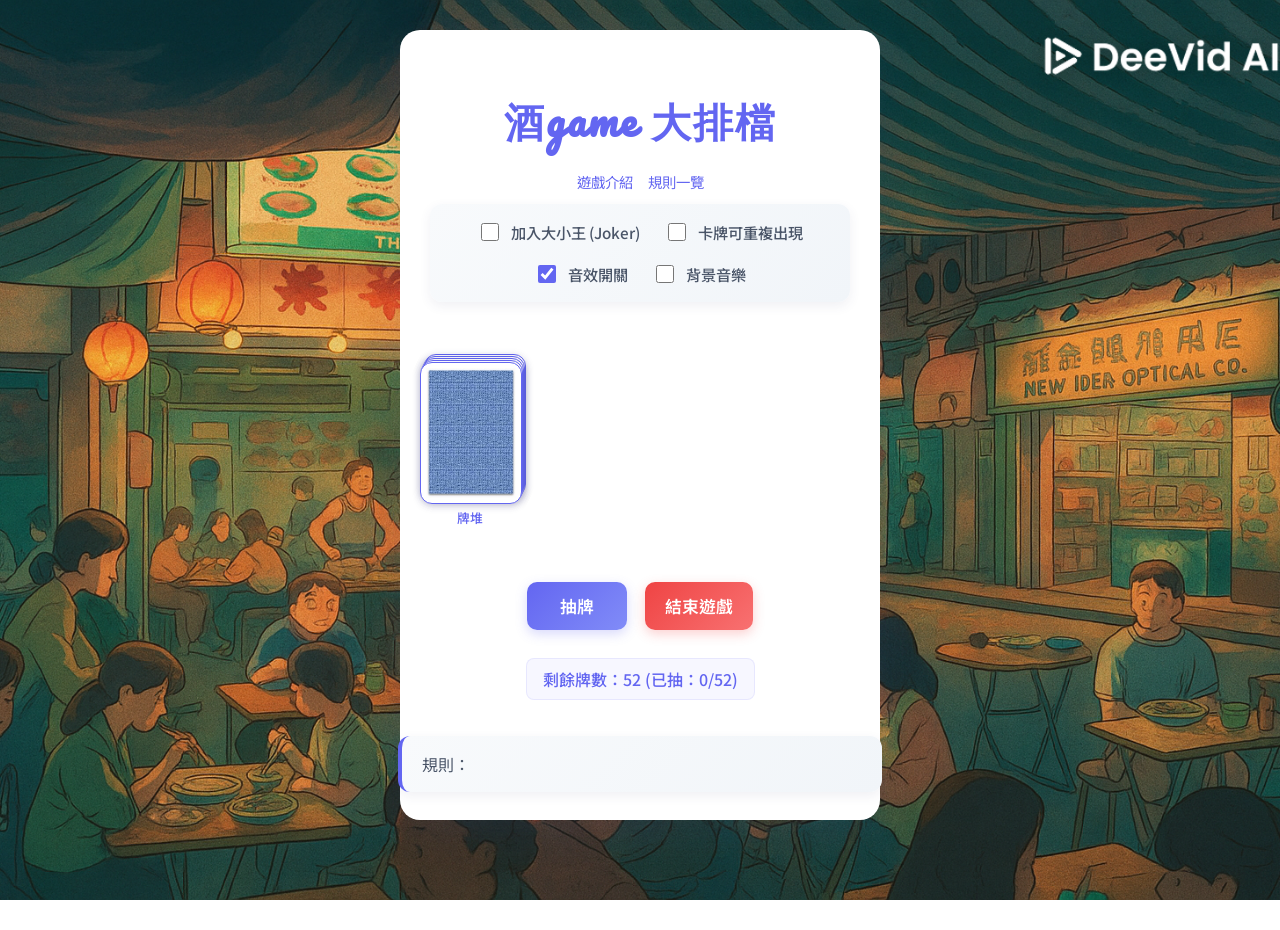
==== commit 393e08ec: "adding the bg and font" ====
--- a/index.html
+++ b/index.html
@@ -1,24 +1,38 @@
+<link href="https://fonts.googleapis.com/css2?family=Pacifico&family=Noto+Sans+TC:wght@400;700&display=swap" rel="stylesheet">
 <!DOCTYPE html>
 <html lang="zh-HK">
 <head>
     <meta charset="UTF-8">
     <meta name="viewport" content="width=device-width, initial-scale=1.0">
     <title>Online drinkinggame poker</title>
-    <!-- Preload critical assets -->
+
+    <!-- 預加載重要圖片資源 -->
     <link rel="preload" href="pokers image/Poker Back.jpeg" as="image">
+
+    <!-- 網站地圖 -->
     <link rel="sitemap" type="application/xml" title="Sitemap" href="/sitemap.xml">
+
+    <!-- Google 字體預連接 -->
     <link rel="preconnect" href="https://fonts.googleapis.com">
     <link rel="preconnect" href="https://fonts.gstatic.com" crossorigin>
+
+    <!-- 外部樣式表 -->
     <link rel="stylesheet" href="styles.css">
+
+    <!-- 使用 Noto Sans TC 粗體字型 -->
     <link href="https://fonts.googleapis.com/css2?family=Noto+Sans+TC:wght@700&display=swap" rel="stylesheet">
 </head>
 <body>
     <div class="container">
+        <!-- 頁面標題 -->
         <h1>酒game 大排檔</h1>
+
+        <!-- 導航連結 -->
         <p style="margin-top:-8px;margin-bottom:12px;font-size:0.9rem;color:#4a5568">
             <a href="intro.html" style="color:#6366f1;text-decoration:none;margin-right:12px">遊戲介紹</a>
             <a href="rules.html" style="color:#6366f1;text-decoration:none">規則一覽</a>
         </p>
+
         <div class="game-area">
             <div class="info-area">
                 <!-- 遊戲設定區 -->
@@ -36,11 +50,13 @@
                         <input type="checkbox" id="bgm-toggle"> 背景音樂
                     </label>
                 </div>
+
+                <!-- 卡牌區域 -->
                 <div class="card-area">
-                    <!-- 牌堆區域 -->
+                    <!-- 牌堆容器 -->
                     <div class="deck-container">
                         <div class="deck" id="deck">
-                            <!-- 牌堆疊放效果 -->
+                            <!-- 疊放效果的五張牌 -->
                             <div class="deck-card deck-card-1"></div>
                             <div class="deck-card deck-card-2"></div>
                             <div class="deck-card deck-card-3"></div>
@@ -49,26 +65,40 @@
                         </div>
                         <div class="deck-indicator">牌堆</div>
                     </div>
-                    <!-- 抽出的牌 -->
+
+                    <!-- 抽出嘅牌 -->
                     <div class="card flipped" id="card" data-loaded="false">
                         <div class="front"></div>
-                        <div class="back"><img src="pokers image/Poker Back.jpeg" alt="Poker Back" fetchpriority="high"></div>
+                        <div class="back">
+                            <img src="pokers image/Poker Back.jpeg" alt="Poker Back" fetchpriority="high">
+                        </div>
                     </div>
                 </div>
+
+                <!-- 音效與背景音樂 -->
                 <div class="audio">
-                     <audio id="start-audio" src="sounds/start-audio.mp3" preload="auto"></audio>
+                    <audio id="start-audio" src="sounds/start-audio.mp3" preload="auto"></audio>
                     <audio id="draw-audio" src="sounds/draw-audio.mp3" preload="auto"></audio>
                     <audio id="bg-music" src="sounds/bg-music.mp3" loop preload="auto"></audio>
                 </div>
+
+                <!-- 操作按鈕 -->
                 <div class="button-area">
                     <button id="draw-button">抽牌</button>
                     <button id="end-button">結束遊戲</button>
                 </div>
+
+                <!-- 剩餘牌數顯示 -->
                 <div id="remaining">剩餘牌數：52 (已抽：0/52)</div>
             </div>
         </div>
+
+        <!-- 規則顯示區 -->
         <div id="rule-display" class="rule-display">規則：</div>
     </div>
+
+    <!-- 遊戲邏輯腳本 -->
     <script src="poker_game.js" defer></script>
+    <link rel="stylesheet" href="style.css">
 </body>
-</html>
+</html>
--- a/styles.css
+++ b/styles.css
@@ -1,20 +1,60 @@
+/* =========================
+   酒game 大排檔 主體樣式
+   ========================= */
+
+/* 頁面背景及字型設定 */
+/* 頁面主體預設字型與大小 */
 body {
     margin: 0;
     padding: 0;
-    font-family: 'Noto Sans TC', 'sans-serif';
+    font-family: 'Noto Sans TC', 'Pacifico', cursive, sans-serif;
+    font-size: 20px;
     background: linear-gradient(120deg, #f8fafc 0%, #e0e7ff 100%);
     min-height: 100vh;
-    /* Improve text rendering */
     text-rendering: optimizeSpeed;
     -webkit-font-smoothing: antialiased;
-    background-image: url('bg.png');
+    background-image: url('bgPhoto/bg.png');
     background-size: cover;
     background-position: center;
     background-repeat: no-repeat;
     background-attachment: fixed;
-
-}
- .container {
+}
+
+/* 規則頁背景 */
+.rules-page {
+    background-image: url('bgPhoto/rules.jpg');
+    background-size: cover;
+    background-position: center;
+    background-repeat: no-repeat;
+    background-attachment: fixed;
+}
+
+/* 介紹頁背景 */
+.intro-page {
+    background-image: url('bgPhoto/intro.png');
+    background-size: cover;
+    background-position: center;
+    background-repeat: no-repeat;
+    background-attachment: fixed;
+}
+
+/* 中央矩形區塊 */
+.center-rectangle {
+    position: fixed;
+    top: 50%;
+    left: 50%;
+    transform: translate(-50%, -50%);
+    background: rgba(255,255,255,0.88);
+    box-shadow: 0 8px 32px rgba(60, 60, 120, 0.22);
+    border-radius: 20px;
+    padding: 40px 32px;
+    max-width: 600px;
+    width: 90vw;
+    z-index: 2;
+}
+
+/* 主要內容容器 */
+.container {
     max-width: 440px;
     margin: 30px auto;
     background: #fff;
@@ -26,14 +66,65 @@
     align-items: center;
 }
 
+/* 標題 h1 用 Pacifico，最大字體 */
 h1 {
-    font-size: 2.2rem;
+    font-family: 'Pacifico', cursive;
+    font-size: 2.5rem;
+    color: #6366f1;
+    letter-spacing: 2px;
+    margin-bottom: 24px;
+}
+
+/* 副標題 h2 用 Pacifico，次大字體 */
+h2 {
+    font-family: 'Pacifico', cursive;
+    font-weight: 700;
     color: #3b3b6d;
-    margin-bottom: 24px;
-    letter-spacing: 1.5px;
-    text-shadow: 0 2px 8px rgba(224, 231, 255, 0.3);
-}
- .game-area {
+    font-size: 1.6rem;
+    margin-top: 32px;
+    margin-bottom: 18px;
+}
+
+/* 重要文字高亮 */
+.important {
+    font-family: 'Roboto', sans-serif;
+    font-size: 1.2rem;
+    color: #ef4444;
+    font-weight: bold;
+    background: linear-gradient(90deg, #fbbf24 0%, #f87171 100%);
+    -webkit-background-clip: text;
+    -webkit-text-fill-color: transparent;
+}
+
+/* 正文段落用 Noto Sans TC，適中字體 */
+p {
+    font-family: 'Noto Sans TC', sans-serif;
+    font-size: 1.1rem;
+    color: #222;
+    margin-bottom: 16px;
+}
+
+/* 清單用 Noto Sans TC，正常大小 */
+ul, li {
+    font-family: 'Noto Sans TC', sans-serif;
+    font-size: 1rem;
+    color: #444;
+    margin-bottom: 8px;
+}
+
+/* 頁腳用 Roboto，最小字體 */
+footer {
+    font-family: 'Roboto', sans-serif;
+    font-size: 0.9rem;
+    color: #64748b;
+    margin-top: 40px;
+    text-align: center;
+}
+/* =========================
+   遊戲區域相關樣式
+   ========================= */
+
+.game-area {
     display: flex;
     flex-direction: column;
     gap: 20px;
@@ -92,6 +183,10 @@
     padding-top: 0;
     border-top: none;
 }
+
+/* =========================
+   卡牌區域樣式
+   ========================= */
 
 .card-area {
     display: flex;
@@ -179,7 +274,10 @@
     border-left: 4px solid #6366f1;
 }
 
-/* 牌堆樣式 */
+/* =========================
+   牌堆樣式與動畫
+   ========================= */
+
 .deck-container {
     position: relative;
     width: 100px;
@@ -219,6 +317,7 @@
     transition: all 0.3s ease;
 }
 
+/* 牌堆層疊效果 */
 .deck-card-1 { top: 0px; left: 0px; z-index: 5; }
 .deck-card-2 { top: -2px; left: 1px; z-index: 4; }
 .deck-card-3 { top: -4px; left: 2px; z-index: 3; }
@@ -331,14 +430,12 @@
 .deck.reduced .deck-card-4 { top: -5px; }
 .deck.reduced .deck-card-5 { top: -7px; }
 
-/* 牌堆逐漸減少效果 - 剩餘4張牌時 */
+/* 牌堆逐漸減少效果 */
 .deck.cards-4 .deck-card-5 {
     opacity: 0;
     transform: scale(0.8);
     transition: opacity 0.5s ease, transform 0.5s ease;
 }
-
-/* 牌堆逐漸減少效果 - 剩餘3張牌時 */
 .deck.cards-3 .deck-card-4,
 .deck.cards-3 .deck-card-5 {
     opacity: 0;
@@ -348,8 +445,6 @@
 .deck.cards-3 .deck-card-1 { top: 2px; }
 .deck.cards-3 .deck-card-2 { top: 0px; }
 .deck.cards-3 .deck-card-3 { top: -2px; }
-
-/* 牌堆逐漸減少效果 - 剩餘2張牌時 */
 .deck.cards-2 .deck-card-3,
 .deck.cards-2 .deck-card-4,
 .deck.cards-2 .deck-card-5 {
@@ -359,8 +454,6 @@
 }
 .deck.cards-2 .deck-card-1 { top: 3px; }
 .deck.cards-2 .deck-card-2 { top: 1px; }
-
-/* 牌堆逐漸減少效果 - 剩餘1張牌時 */
 .deck.cards-1 .deck-card-2,
 .deck.cards-1 .deck-card-3,
 .deck.cards-1 .deck-card-4,
@@ -370,8 +463,6 @@
     transition: opacity 0.5s ease, transform 0.5s ease;
 }
 .deck.cards-1 .deck-card-1 { top: 4px; }
-
-/* 牌堆空了 - 0張牌時 */
 .deck.cards-0 .deck-card-1,
 .deck.cards-0 .deck-card-2,
 .deck.cards-0 .deck-card-3,
@@ -381,6 +472,11 @@
     transform: scale(0.6);
     transition: opacity 0.8s ease, transform 0.8s ease;
 }
+
+/* =========================
+   卡片翻牌動畫
+   ========================= */
+
 .card {
     width: 100px;
     height: 140px;
@@ -425,6 +521,7 @@
     box-shadow: 0 8px 32px rgba(60, 60, 120, 0.22);
     transform: scale(1.02) translateY(-2px);
 }
+
 .front, .back {
     position: absolute;
     width: 100%;
@@ -471,7 +568,7 @@
     box-shadow: 0 2px 8px rgba(60,60,120,0.12);
 }
 
-/* 翻牌效果 - 適用於所有卡片 */
+/* 卡片翻牌效果 */
 .card.flipped .front {
     transform: rotateY(180deg);
 }
@@ -480,7 +577,7 @@
     transform: rotateY(0deg);
 }
 
-/* 翻牌動畫加強效果 */
+/* 卡片翻牌動畫加強效果 */
 .card.flipping {
     animation: cardFlip 0.8s ease-in-out;
 }
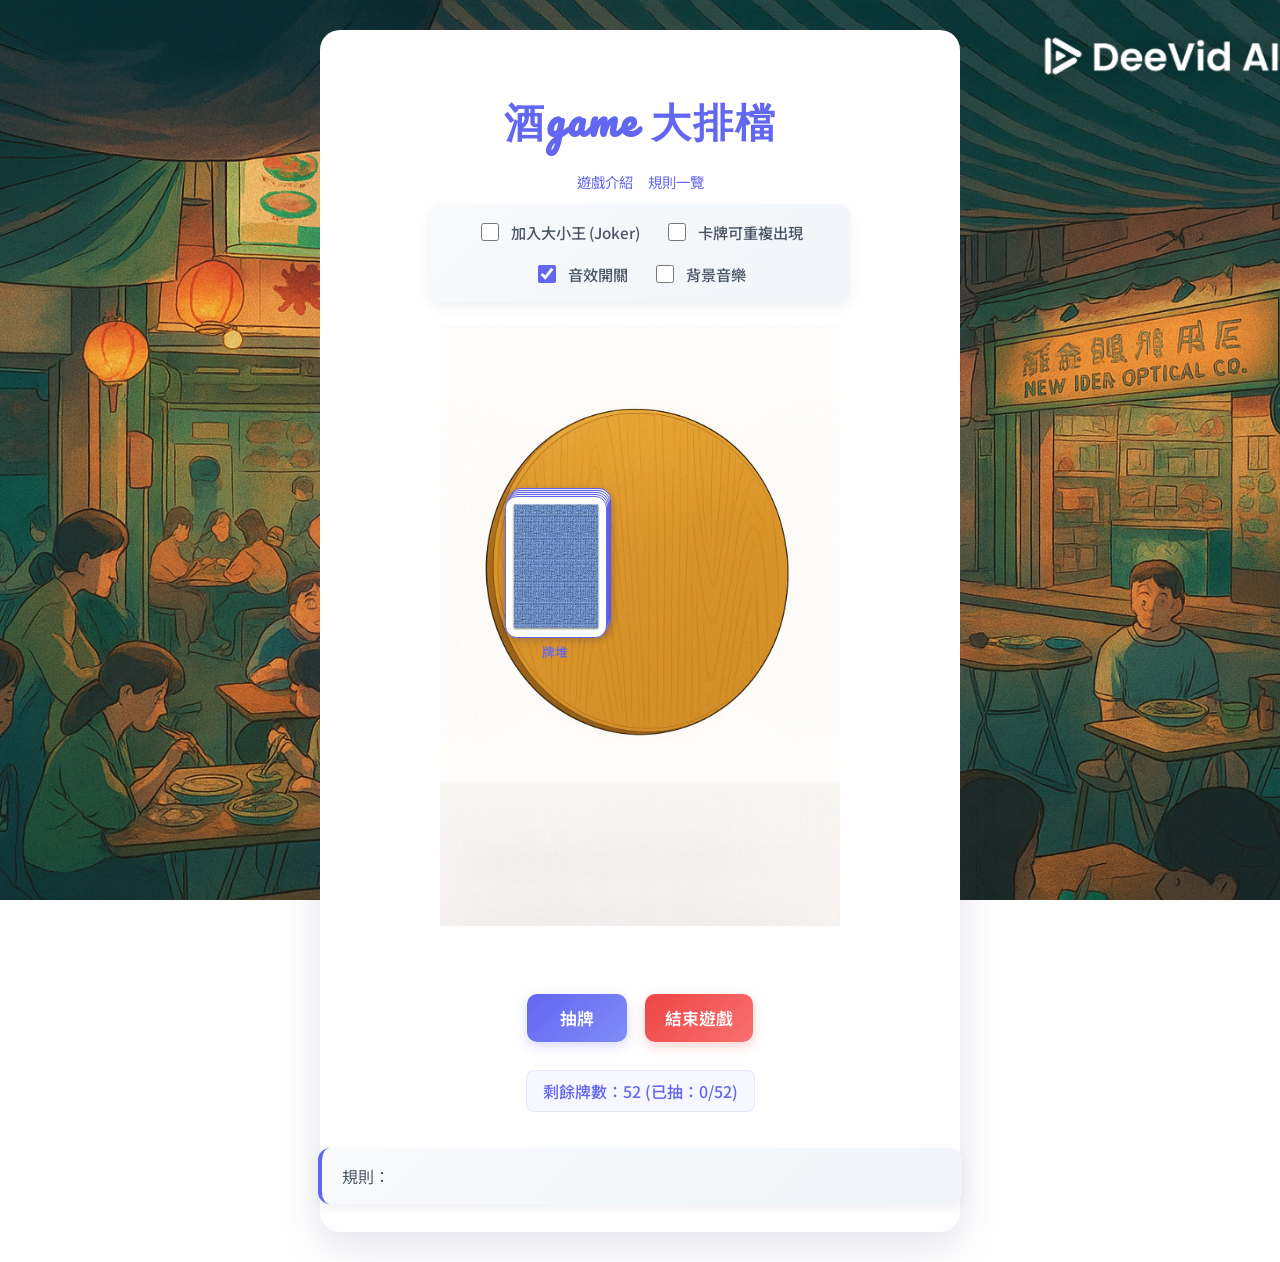
==== commit 83d2dae1: "adding table and easter egg" ====
--- a/index.html
+++ b/index.html
@@ -1,4 +1,3 @@
-<link href="https://fonts.googleapis.com/css2?family=Pacifico&family=Noto+Sans+TC:wght@400;700&display=swap" rel="stylesheet">
 <!DOCTYPE html>
 <html lang="zh-HK">
 <head>
@@ -6,36 +5,38 @@
     <meta name="viewport" content="width=device-width, initial-scale=1.0">
     <title>Online drinkinggame poker</title>
 
-    <!-- 預加載重要圖片資源 -->
+    <!-- 預加載重要圖片資源（加速首屏顯示） -->
     <link rel="preload" href="pokers image/Poker Back.jpeg" as="image">
 
-    <!-- 網站地圖 -->
+    <!-- 網站地圖（SEO用） -->
     <link rel="sitemap" type="application/xml" title="Sitemap" href="/sitemap.xml">
 
-    <!-- Google 字體預連接 -->
+    <!-- Google 字體預連接（加速字型載入） -->
     <link rel="preconnect" href="https://fonts.googleapis.com">
     <link rel="preconnect" href="https://fonts.gstatic.com" crossorigin>
 
+    <!-- Google 字體：Pacifico、Noto Sans TC（標題與繁體中文） -->
+    <link href="https://fonts.googleapis.com/css2?family=Pacifico&family=Noto+Sans+TC:wght@400;700&display=swap" rel="stylesheet">
+
     <!-- 外部樣式表 -->
     <link rel="stylesheet" href="styles.css">
-
-    <!-- 使用 Noto Sans TC 粗體字型 -->
-    <link href="https://fonts.googleapis.com/css2?family=Noto+Sans+TC:wght@700&display=swap" rel="stylesheet">
 </head>
 <body>
-    <div class="container">
+    <!-- 主內容容器 -->
+    <div class="container1">
         <!-- 頁面標題 -->
         <h1>酒game 大排檔</h1>
 
-        <!-- 導航連結 -->
+        <!-- 導航連結（遊戲介紹、規則一覽） -->
         <p style="margin-top:-8px;margin-bottom:12px;font-size:0.9rem;color:#4a5568">
             <a href="intro.html" style="color:#6366f1;text-decoration:none;margin-right:12px">遊戲介紹</a>
             <a href="rules.html" style="color:#6366f1;text-decoration:none">規則一覽</a>
         </p>
 
+        <!-- 遊戲區域 -->
         <div class="game-area">
             <div class="info-area">
-                <!-- 遊戲設定區 -->
+                <!-- 遊戲設定區（選項） -->
                 <div class="settings-area">
                     <label class="setting-label">
                         <input type="checkbox" id="joker-setting"> 加入大小王 (Joker)
@@ -50,39 +51,43 @@
                         <input type="checkbox" id="bgm-toggle"> 背景音樂
                     </label>
                 </div>
-
-                <!-- 卡牌區域 -->
-                <div class="card-area">
-                    <!-- 牌堆容器 -->
-                    <div class="deck-container">
-                        <div class="deck" id="deck">
-                            <!-- 疊放效果的五張牌 -->
-                            <div class="deck-card deck-card-1"></div>
-                            <div class="deck-card deck-card-2"></div>
-                            <div class="deck-card deck-card-3"></div>
-                            <div class="deck-card deck-card-4"></div>
-                            <div class="deck-card deck-card-5"></div>
+                
+                <!-- 桌子和卡牌區域 -->
+                <div class="table-and-cards">
+                    <!-- 桌子圖片 -->
+                    <img src="bgPhoto/table.png" alt="table" class="table-image">
+                    
+                    <!-- 牌堆與翻開卡牌 -->
+                    <div class="deck-and-card">
+                        <!-- 牌堆容器（疊起來的五張牌） -->
+                        <div class="deck-container">
+                            <div class="deck" id="deck">
+                                <div class="deck-card deck-card-1"></div>
+                                <div class="deck-card deck-card-2"></div>
+                                <div class="deck-card deck-card-3"></div>
+                                <div class="deck-card deck-card-4"></div>
+                                <div class="deck-card deck-card-5"></div>
+                            </div>
+                            <div class="deck-indicator">牌堆</div>
                         </div>
-                        <div class="deck-indicator">牌堆</div>
-                    </div>
-
-                    <!-- 抽出嘅牌 -->
-                    <div class="card flipped" id="card" data-loaded="false">
-                        <div class="front"></div>
-                        <div class="back">
-                            <img src="pokers image/Poker Back.jpeg" alt="Poker Back" fetchpriority="high">
+                        <!-- 翻開的卡牌（正面/背面） -->
+                        <div class="card flipped" id="card" data-loaded="false">
+                            <div class="front"></div>
+                            <div class="back">
+                                <img src="pokers image/Poker Back.jpeg" alt="Poker Back" fetchpriority="high">
+                            </div>
                         </div>
                     </div>
                 </div>
 
-                <!-- 音效與背景音樂 -->
+                <!-- 音效與背景音樂（audio 標籤） -->
                 <div class="audio">
                     <audio id="start-audio" src="sounds/start-audio.mp3" preload="auto"></audio>
                     <audio id="draw-audio" src="sounds/draw-audio.mp3" preload="auto"></audio>
                     <audio id="bg-music" src="sounds/bg-music.mp3" loop preload="auto"></audio>
                 </div>
 
-                <!-- 操作按鈕 -->
+                <!-- 操作按鈕區（抽牌、結束遊戲） -->
                 <div class="button-area">
                     <button id="draw-button">抽牌</button>
                     <button id="end-button">結束遊戲</button>
@@ -93,12 +98,11 @@
             </div>
         </div>
 
-        <!-- 規則顯示區 -->
+        <!-- 規則顯示區（抽牌後顯示規則） -->
         <div id="rule-display" class="rule-display">規則：</div>
     </div>
 
-    <!-- 遊戲邏輯腳本 -->
+    <!-- 遊戲邏輯腳本（defer 確保 DOM 載入後執行） -->
     <script src="poker_game.js" defer></script>
-    <link rel="stylesheet" href="style.css">
 </body>
 </html>
--- a/styles.css
+++ b/styles.css
@@ -2,8 +2,10 @@
    酒game 大排檔 主體樣式
    ========================= */
 
-/* 頁面背景及字型設定 */
-/* 頁面主體預設字型與大小 */
+/* 頁面背景及字型設定
+   - 使用 Google 字體
+   - 背景漸層＋桌面背景圖
+*/
 body {
     margin: 0;
     padding: 0;
@@ -38,24 +40,13 @@
     background-attachment: fixed;
 }
 
-/* 中央矩形區塊 */
-.center-rectangle {
-    position: fixed;
-    top: 50%;
-    left: 50%;
-    transform: translate(-50%, -50%);
-    background: rgba(255,255,255,0.88);
-    box-shadow: 0 8px 32px rgba(60, 60, 120, 0.22);
-    border-radius: 20px;
-    padding: 40px 32px;
-    max-width: 600px;
-    width: 90vw;
-    z-index: 2;
-}
-
-/* 主要內容容器 */
-.container {
-    max-width: 440px;
+/* =========================
+   主要內容容器
+   ========================= */
+
+/* 主內容容器（白底圓角區塊） */
+.container1 {
+    max-width: 600px; /* 或 700px，需大於桌子寬度 */
     margin: 30px auto;
     background: #fff;
     border-radius: 20px;
@@ -66,7 +57,75 @@
     align-items: center;
 }
 
-/* 標題 h1 用 Pacifico，最大字體 */
+/* 左對齊版本（用於介紹/規則頁） */
+.container2 {
+    max-width: 600px;
+    margin: 30px auto;
+    background: #fff;
+    border-radius: 20px;
+    box-shadow: 0 12px 40px rgba(60, 60, 120, 0.15);
+    padding: 28px 20px;
+    display: flex;
+    flex-direction: column;
+    align-items: left;
+}
+
+/* =========================
+   桌子與卡牌區域
+   ========================= */
+
+/* 桌子與卡牌區域（圓桌與卡牌的外框） */
+.table-and-cards {
+    position: relative;
+    width: 600px;   /* 桌子寬度 */
+    height: 600px;  /* 桌子高度 */
+    margin: 0 auto 24px auto;
+    display: flex;
+    justify-content: center;
+    align-items: center;
+}
+
+/* 桌子圖片容器 */
+.table-image-container {
+    position: relative;
+    width: 600px;
+    height: 600px;
+    display: flex;
+    justify-content: center;
+    align-items: center;
+}
+
+/* 桌子圖片本身 */
+.table-image {
+    width: 600px;
+    height: 600px;
+    object-fit: contain;
+    display: block;
+    margin: 0 auto;
+    z-index: 1;
+}
+
+/* 牌堆與翻開卡牌的區域（絕對定位於桌子中央） */
+.deck-and-card {
+    position: absolute;
+    left: 50%;
+    top: 40%; /* 調整此值可上下移動卡牌，50%為正中央 */
+    transform: translate(-50%, -50%);
+    display: flex;
+    flex-direction: row;
+    align-items: center;
+    justify-content: center;
+    gap: 70px;
+    z-index: 2;
+    width: auto;
+    pointer-events: auto;
+}
+
+/* =========================
+   標題與文字樣式
+   ========================= */
+
+/* 主標題 h1 */
 h1 {
     font-family: 'Pacifico', cursive;
     font-size: 2.5rem;
@@ -75,7 +134,7 @@
     margin-bottom: 24px;
 }
 
-/* 副標題 h2 用 Pacifico，次大字體 */
+/* 副標題 h2 */
 h2 {
     font-family: 'Pacifico', cursive;
     font-weight: 700;
@@ -96,7 +155,7 @@
     -webkit-text-fill-color: transparent;
 }
 
-/* 正文段落用 Noto Sans TC，適中字體 */
+/* 正文段落 */
 p {
     font-family: 'Noto Sans TC', sans-serif;
     font-size: 1.1rem;
@@ -104,7 +163,7 @@
     margin-bottom: 16px;
 }
 
-/* 清單用 Noto Sans TC，正常大小 */
+/* 清單 */
 ul, li {
     font-family: 'Noto Sans TC', sans-serif;
     font-size: 1rem;
@@ -112,7 +171,7 @@
     margin-bottom: 8px;
 }
 
-/* 頁腳用 Roboto，最小字體 */
+/* 頁腳 */
 footer {
     font-family: 'Roboto', sans-serif;
     font-size: 0.9rem;
@@ -120,10 +179,12 @@
     margin-top: 40px;
     text-align: center;
 }
+
 /* =========================
    遊戲區域相關樣式
    ========================= */
 
+/* 遊戲主區塊 */
 .game-area {
     display: flex;
     flex-direction: column;
@@ -134,6 +195,7 @@
     width: 100%;
 }
 
+/* 遊戲資訊區 */
 .info-area {
     display: flex;
     flex-direction: column;
@@ -143,6 +205,7 @@
     width: 100%;
 }
 
+/* 遊戲設定區（checkbox） */
 .settings-area {
     display: flex;
     flex-wrap: wrap;
@@ -158,6 +221,7 @@
     max-width: 380px;
 }
 
+/* 設定標籤 */
 .setting-label {
     font-size: 0.95rem;
     color: #4a5568;
@@ -168,6 +232,7 @@
     white-space: nowrap;
 }
 
+/* 設定區 checkbox 樣式 */
 .setting-label input[type="checkbox"] {
     accent-color: #6366f1;
     width: 18px;
@@ -175,8 +240,8 @@
     margin-right: 4px;
 }
 
+/* 音效開關特殊樣式 */
 .setting-label.sound-label {
-    /* 放回與其他 checkbox 同一行 */
     flex-basis: auto;
     justify-content: flex-start;
     margin-top: 0;
@@ -188,6 +253,7 @@
    卡牌區域樣式
    ========================= */
 
+/* 卡牌區塊（如需用於手牌等） */
 .card-area {
     display: flex;
     align-items: center;
@@ -199,6 +265,7 @@
     margin: 16px 0;
 }
 
+/* 按鈕區 */
 .button-area {
     display: flex;
     gap: 18px;
@@ -206,6 +273,7 @@
     margin-top: 4px;
 }
 
+/* 抽牌按鈕 */
 #draw-button {
     padding: 12px 32px;
     font-size: 1.05rem;
@@ -220,13 +288,13 @@
     font-weight: 600;
     min-width: 100px;
 }
-
 #draw-button:hover {
     background: linear-gradient(135deg, #818cf8 0%, #6366f1 100%);
     box-shadow: 0 6px 20px rgba(99, 102, 241, 0.35);
     transform: translateY(-1px);
 }
 
+/* 結束遊戲按鈕 */
 #end-button {
     background: linear-gradient(135deg, #ef4444 0%, #f87171 100%);
     color: #fff;
@@ -241,13 +309,13 @@
     transition: all 0.2s ease;
     min-width: 100px;
 }
-
 #end-button:hover {
     background: linear-gradient(135deg, #f87171 0%, #ef4444 100%);
     box-shadow: 0 6px 20px rgba(239, 68, 68, 0.35);
     transform: translateY(-1px);
 }
 
+/* 剩餘牌數顯示 */
 #remaining {
     font-size: 1rem;
     color: #6366f1;
@@ -260,6 +328,7 @@
     border: 1px solid rgba(99, 102, 241, 0.1);
 }
 
+/* 規則顯示區 */
 .rule-display {
     margin-top: 20px;
     padding: 16px 20px;
@@ -278,12 +347,14 @@
    牌堆樣式與動畫
    ========================= */
 
+/* 牌堆容器 */
 .deck-container {
     position: relative;
     width: 100px;
     height: 140px;
 }
 
+/* 牌堆下方指示文字 */
 .deck-indicator {
     position: absolute;
     bottom: -25px;
@@ -295,6 +366,7 @@
     text-align: center;
 }
 
+/* 牌堆本體 */
 .deck {
     position: relative;
     width: 100px;
@@ -302,6 +374,7 @@
     transition: transform 0.3s ease;
 }
 
+/* 牌堆中的每一張牌 */
 .deck-card {
     position: absolute;
     width: 100px;
@@ -329,59 +402,38 @@
     animation: deckPulse 0.85s ease-in-out;
     will-change: transform;
 }
-
-.deck.shuffling .deck-card-1 {
-    animation: shuffle1 0.8s ease-in-out;
-    will-change: transform;
-}
-.deck.shuffling .deck-card-2 {
-    animation: shuffle2 0.75s ease-in-out;
-    will-change: transform;
-}
-.deck.shuffling .deck-card-3 {
-    animation: shuffle3 0.85s ease-in-out;
-    will-change: transform;
-}
-.deck.shuffling .deck-card-4 {
-    animation: shuffle4 0.7s ease-in-out;
-    will-change: transform;
-}
-.deck.shuffling .deck-card-5 {
-    animation: shuffle5 0.8s ease-in-out;
-    will-change: transform;
-}
+.deck.shuffling .deck-card-1 { animation: shuffle1 0.8s ease-in-out; will-change: transform; }
+.deck.shuffling .deck-card-2 { animation: shuffle2 0.75s ease-in-out; will-change: transform; }
+.deck.shuffling .deck-card-3 { animation: shuffle3 0.85s ease-in-out; will-change: transform; }
+.deck.shuffling .deck-card-4 { animation: shuffle4 0.7s ease-in-out; will-change: transform; }
+.deck.shuffling .deck-card-5 { animation: shuffle5 0.8s ease-in-out; will-change: transform; }
 
 @keyframes deckPulse {
     0%, 100% { transform: scale(1); }
     50% { transform: scale(1.02); }
 }
-
 @keyframes shuffle1 {
     0%, 100% { transform: translateY(0) rotate(0deg); }
     25% { transform: translateY(-12px) rotate(4deg); }
     50% { transform: translateY(-8px) rotate(-3deg); }
     75% { transform: translateY(-15px) rotate(5deg); }
 }
-
 @keyframes shuffle2 {
     0%, 100% { transform: translateY(0) rotate(0deg); }
     20% { transform: translateY(-10px) rotate(-4deg); }
     60% { transform: translateY(-12px) rotate(3deg); }
     80% { transform: translateY(-7px) rotate(-2deg); }
 }
-
 @keyframes shuffle3 {
     0%, 100% { transform: translateY(0) rotate(0deg); }
     30% { transform: translateY(-11px) rotate(3deg); }
     70% { transform: translateY(-6px) rotate(-4deg); }
 }
-
 @keyframes shuffle4 {
     0%, 100% { transform: translateY(0) rotate(0deg); }
     40% { transform: translateY(-9px) rotate(-3deg); }
     80% { transform: translateY(-13px) rotate(4deg); }
 }
-
 @keyframes shuffle5 {
     0%, 100% { transform: translateY(0) rotate(0deg); }
     35% { transform: translateY(-8px) rotate(2deg); }
@@ -390,34 +442,25 @@
 
 /* 抽牌動畫 */
 .deck-card.drawing {
-    animation: drawCard 0.8s cubic-bezier(0.34, 1.56, 0.64, 1) forwards;
+    animation: drawCard 0.6s cubic-bezier(0.4, 0, 0.2, 1) forwards;
     z-index: 10 !important;
     box-shadow: 0 8px 25px rgba(60, 60, 120, 0.3) !important;
+    will-change: transform, opacity;
 }
 
 @keyframes drawCard {
     0% {
-        transform: translateY(0) translateX(0) rotate(0deg) scale(1);
+        transform: scale(1) translateY(0);
         opacity: 1;
         box-shadow: 0 4px 16px rgba(60, 60, 120, 0.15);
     }
-    15% {
-        transform: translateY(-8px) translateX(3px) rotate(1deg) scale(1.01);
-        opacity: 1;
-        box-shadow: 0 5px 18px rgba(60, 60, 120, 0.18);
-    }
-    35% {
-        transform: translateY(-25px) translateX(15px) rotate(4deg) scale(1.04);
-        opacity: 0.95;
-        box-shadow: 0 7px 22px rgba(60, 60, 120, 0.22);
-    }
-    60% {
-        transform: translateY(-45px) translateX(35px) rotate(8deg) scale(1.07);
-        opacity: 0.8;
+    70% {
+        transform: scale(1.08) translateY(-60px);
+        opacity: 0.7;
         box-shadow: 0 10px 28px rgba(60, 60, 120, 0.28);
     }
     100% {
-        transform: translateY(-65px) translateX(55px) rotate(12deg) scale(1.1);
+        transform: scale(1.1) translateY(-80px);
         opacity: 0;
         box-shadow: 0 12px 32px rgba(60, 60, 120, 0.32);
     }
@@ -431,37 +474,31 @@
 .deck.reduced .deck-card-5 { top: -7px; }
 
 /* 牌堆逐漸減少效果 */
-.deck.cards-4 .deck-card-5 {
+.deck.cards-4 .deck-card-5,
+.deck.cards-3 .deck-card-4,
+.deck.cards-3 .deck-card-5,
+.deck.cards-2 .deck-card-3,
+.deck.cards-2 .deck-card-4,
+.deck.cards-2 .deck-card-5,
+.deck.cards-1 .deck-card-2,
+.deck.cards-1 .deck-card-3,
+.deck.cards-1 .deck-card-4,
+.deck.cards-1 .deck-card-5,
+.deck.cards-0 .deck-card-1,
+.deck.cards-0 .deck-card-2,
+.deck.cards-0 .deck-card-3,
+.deck.cards-0 .deck-card-4,
+.deck.cards-0 .deck-card-5 {
     opacity: 0;
     transform: scale(0.8);
     transition: opacity 0.5s ease, transform 0.5s ease;
 }
-.deck.cards-3 .deck-card-4,
-.deck.cards-3 .deck-card-5 {
-    opacity: 0;
-    transform: scale(0.8);
-    transition: opacity 0.5s ease, transform 0.5s ease;
-}
+/* 逐漸減少時的 top 微調 */
 .deck.cards-3 .deck-card-1 { top: 2px; }
 .deck.cards-3 .deck-card-2 { top: 0px; }
 .deck.cards-3 .deck-card-3 { top: -2px; }
-.deck.cards-2 .deck-card-3,
-.deck.cards-2 .deck-card-4,
-.deck.cards-2 .deck-card-5 {
-    opacity: 0;
-    transform: scale(0.8);
-    transition: opacity 0.5s ease, transform 0.5s ease;
-}
 .deck.cards-2 .deck-card-1 { top: 3px; }
 .deck.cards-2 .deck-card-2 { top: 1px; }
-.deck.cards-1 .deck-card-2,
-.deck.cards-1 .deck-card-3,
-.deck.cards-1 .deck-card-4,
-.deck.cards-1 .deck-card-5 {
-    opacity: 0;
-    transform: scale(0.8);
-    transition: opacity 0.5s ease, transform 0.5s ease;
-}
 .deck.cards-1 .deck-card-1 { top: 4px; }
 .deck.cards-0 .deck-card-1,
 .deck.cards-0 .deck-card-2,
@@ -477,6 +514,7 @@
    卡片翻牌動畫
    ========================= */
 
+/* 卡牌本體 */
 .card {
     width: 100px;
     height: 140px;
@@ -493,15 +531,14 @@
     will-change: transform, opacity;
 }
 
+/* 卡牌顯示動畫 */
 .card.visible {
     opacity: 1;
     transform: scale(1) translateY(0);
 }
-
 .card.newly-drawn {
     animation: cardAppear 0.8s cubic-bezier(0.34, 1.56, 0.64, 1) forwards;
 }
-
 @keyframes cardAppear {
     0% {
         opacity: 0;
@@ -517,11 +554,13 @@
     }
 }
 
+/* 卡牌 hover 效果 */
 .card:hover {
     box-shadow: 0 8px 32px rgba(60, 60, 120, 0.22);
     transform: scale(1.02) translateY(-2px);
 }
 
+/* 卡牌正反面 */
 .front, .back {
     position: absolute;
     width: 100%;
@@ -538,7 +577,6 @@
     box-shadow: 0 4px 16px rgba(60, 60, 120, 0.15);
     will-change: transform;
 }
-
 .front {
     background: linear-gradient(135deg, #ffffff 0%, #f8fafc 100%);
     color: #3b3b6d;
@@ -546,7 +584,6 @@
     transform: rotateY(0deg);
     z-index: 2;
 }
-
 .back {
     background: none;
     color: #fff;
@@ -559,7 +596,6 @@
     padding: 0;
     z-index: 1;
 }
-
 .back img {
     width: 90px;
     height: 130px;
@@ -572,7 +608,6 @@
 .card.flipped .front {
     transform: rotateY(180deg);
 }
-
 .card.flipped .back {
     transform: rotateY(0deg);
 }
@@ -581,7 +616,6 @@
 .card.flipping {
     animation: cardFlip 0.8s ease-in-out;
 }
-
 @keyframes cardFlip {
     0% {
         transform: scale(1) rotateY(0deg);
@@ -601,4 +635,29 @@
     100% {
         transform: scale(1) rotateY(-180deg);
     }
+}
+
+/* =========================
+   響應式設計（手機版）
+   ========================= */
+@media (max-width: 700px) {
+  .container1, .container2 {
+    max-width: 98vw;
+    padding: 10px 2vw;
+  }
+  .table-and-cards, .table-image-container, .table-image {
+    width: 98vw !important;
+    max-width: 98vw !important;
+    height: auto !important;
+    min-width: 0 !important;
+  }
+  .deck-and-card {
+    flex-direction: column;
+    gap: 20px;
+    width: 100%;
+  }
+  .card, .deck-card {
+    width: 70px !important;
+    height: 100px !important;
+  }
 }
